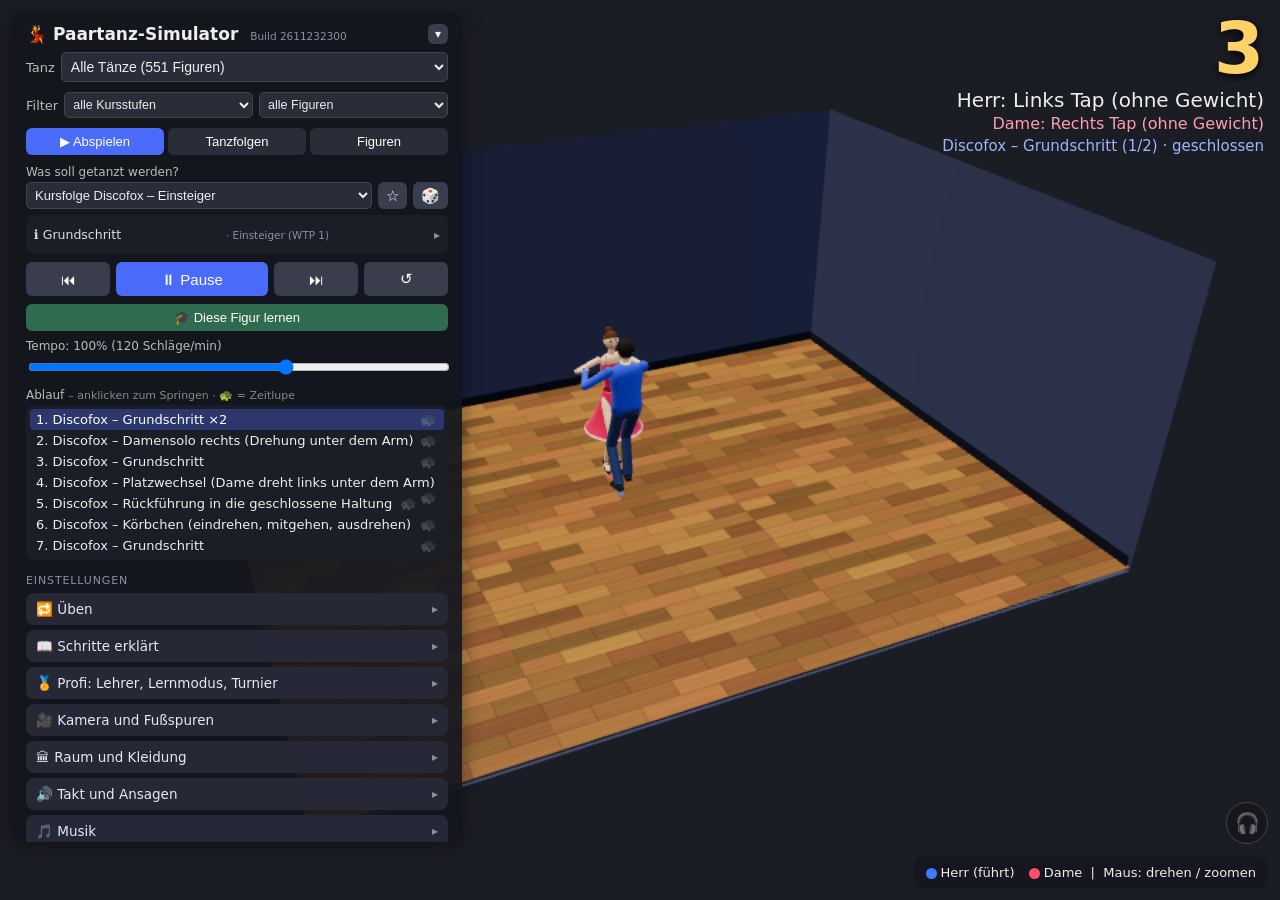
==== tanzsimulator.html @ 83fb8ea6 "Abstände in allen Figuren geprüft (Engine: Lenkung und Anfangsausgleich bei eigenen Damenschritten)," ====
<!DOCTYPE html>
<html lang="de">
<head>
<meta charset="UTF-8">
<title>Paartanz-Simulator 3D – mit eigenen Tanzfolgen</title>
<meta name="viewport" content="width=device-width,initial-scale=1">
<link rel="manifest" href="manifest.webmanifest">
<meta name="theme-color" content="#1b1d24">
<link rel="icon" href="icon-192.png">
<link rel="apple-touch-icon" href="icon-192.png">
<link rel="stylesheet" href="tanzsimulator.css?v=2611232300">
</head>
<body>
<div id="ui">
  <h1><span>💃 Paartanz-Simulator <small id="build" title="Buildnummer: Datum und Uhrzeit dieser Version"></small></span> <button id="minBtn" class="mini sec" title="Menü ein- und ausklappen">▾</button></h1>
  <div class="row dance"><span>Tanz</span><select id="danceSel" title="Zeigt in allen Listen nur Figuren und Tanzfolgen dieses Tanzes"></select></div>
  <div class="row dance filt"><span>Filter</span><select id="stufeSel" title="Kursstufe: zeigt nur Figuren bis zu dieser Stufe (Orientierung an üblichen Tanzschulkursen)"></select><select id="artSel" title="Figurentyp oder Haltung, in der die Figur beginnt"></select></div>
  <div class="tabs">
    <button data-tab="play" class="on">▶ Abspielen</button>
    <button data-tab="seq">Tanzfolgen</button>
    <button data-tab="fig">Figuren</button>
  </div>

  <!-- ABSPIELEN -->
  <div class="panel on" id="p-play">
    <label>Was soll getanzt werden?</label>
    <div class="row" style="margin-top:0"><select id="source" style="flex:1;min-width:0"></select><button id="favBtn" class="mini sec" title="Als Favorit merken – Favoriten stehen in der Liste ganz oben">☆</button><button id="randBtn" class="mini sec" title="Zufallsfolge: stellt aus den Figuren dieses Tanzes (bis zur gewählten Stufe) eine gültige Folge zusammen – Einstellungen unter „Tanzfolgen“">🎲</button></div>
    <details id="figInfo" class="figinfo"><summary></summary><div></div></details>
    <div class="row transport">
      <button id="backbtn" class="sec" title="einen Schritt zurück">⏮</button>
      <button id="play" style="flex:2">⏸ Pause</button>
      <button id="stepbtn" class="sec" title="einen Schritt weiter">⏭</button>
      <button id="reset" class="sec" title="von vorn beginnen">↺</button>
    </div>
    <div class="row"><button id="learnBtn" title="Die aktuelle Figur in fünf Stufen lernen: erst Schritt für Schritt allein, dann langsam zu zweit, dann im Tempo">🎓 Diese Figur lernen</button></div>
    <label>Tempo: <span id="speedv">100</span>% (<span id="bpmv"></span>)</label>
    <input type="range" id="speed" min="20" max="150" value="100">
    <label>Ablauf <small>– anklicken zum Springen · 🐢 = Zeitlupe</small></label>
    <div class="seqlist" id="seqlist"></div>

    <div class="grp">Einstellungen</div>
    <details name="menu">
      <summary>🔁 Üben</summary>
      <div class="chk"><input type="checkbox" id="loopFig"><span>Aktuelle Figur wiederholen</span></div>
      <div class="chk"><input type="checkbox" id="trainer"><span>Tempo-Trainer: bei 60 % beginnen, jede Runde 10 % schneller</span></div>
      <div class="chk"><input type="checkbox" id="mirror"><span>Spiegelbild (zum Mittanzen vor dem Bildschirm)</span></div>
      <div class="chk"><input type="checkbox" id="tips" checked><span>Führungshinweise einblenden</span></div>
      <label>Wer ist zu sehen?</label>
      <select id="show" class="full"><option value="HD">Herr und Dame</option><option value="H">nur Herr (Dame durchsichtig)</option><option value="D">nur Dame (Herr durchsichtig)</option></select>
    </details>
    <details name="menu">
      <summary>📖 Schritte erklärt</summary>
      <div id="explain"></div>
      <div class="chk"><input type="checkbox" id="techOn"><span>Technikdaten einblenden (Fußtechnik, Heben, CBM, Sway, Ausrichtung)</span></div>
      <div id="techBox"></div>
      <div class="row"><button id="readH" class="sec">🔊 Herr vorlesen</button><button id="readD" class="sec">🔊 Dame vorlesen</button></div>
      <div class="row"><button id="printBtn" class="sec">🖨 Schrittplan zum Ausdrucken</button></div>
    </details>
    <details name="menu">
      <summary>🏅 Profi: Lehrer, Lernmodus, Turnier</summary>
      <div class="row"><button id="lehrerBtn" class="sec" title="Beschreibung, Technik, typische Fehler und Hinweise zur aktuellen Figur">👩‍🏫 Tanzlehrer-Ansicht</button><button id="profiBtn" class="sec" title="Stopp nach jedem Schritt, belasteter Fuß und nächster Schritt werden markiert">🎯 Profi-Lernmodus</button></div>
      <div class="chk"><input type="checkbox" id="turnierOn"><span>Turniermodus: Tanzrichtung, Ausrichtung, Ecken und Raumaufteilung</span></div>
      <div class="row"><button id="qualBtn" class="sec" title="Prüft Startfuß, Endfuß, Gewichtswechsel, Takt und Anschlussfähigkeit aller Figuren des gewählten Tanzes">🔍 Figuren-Qualitätsprüfung</button></div>
      <div id="qualOut" class="info"></div>
    </details>
    <details name="menu">
      <summary>🎥 Kamera und Fußspuren</summary>
      <label>Kamera</label>
      <select id="cam" class="full"><option value="frei">Übersicht (mit der Maus drehbar)</option><option value="folgen">folgt dem Paar</option><option value="oben">von oben</option><option value="herr">hinter dem Herrn</option><option value="dame">hinter der Dame</option><option value="ichH">aus den Augen des Herrn</option><option value="ichD">aus den Augen der Dame</option></select>
      <label>Schritte am Boden</label>
      <div class="row" style="margin-top:0">
        <select id="prints" style="flex:3"><option value="spur">Fußspur</option><option value="diagramm">Schrittdiagramm der Figur (nummeriert)</option><option value="aus">aus</option></select>
        <select id="printWho" style="flex:2"><option value="HD">Herr und Dame</option><option value="H">nur Herr</option><option value="D">nur Dame</option></select>
      </div>
    </details>
    <details name="menu">
      <summary>🏛 Raum und Kleidung</summary>
      <label>Raum</label>
      <select id="ambiente" class="full" title="Ballsaal: gedämpftes Licht, Scheinwerfer, Kronleuchter und Spiegelwand"><option value="schule">Übungsraum (hell)</option><option value="saal">Unsere Tanzschule (Saal)</option><option value="ball">Ballsaal (Scheinwerfer, Spiegelwand)</option></select>
      <div class="row" style="margin-top:0">
        <div style="flex:3"><label>Tanzfläche</label><select id="room" class="full"><option value="5x4">klein (5 × 4 m)</option><option value="8x6" selected>mittel (8 × 6 m)</option><option value="12x9">groß (12 × 9 m)</option></select></div>
        <div style="flex:2"><label>Paare</label><select id="pairsN" class="full" title="Weitere Paare tanzen dieselbe Folge an anderer Stelle"><option value="1">1 Paar</option><option value="2">2 Paare</option><option value="3">3 Paare</option></select></div>
      </div>
      <label>Kleidung</label>
      <select id="outfit" class="full"><option value="auto">passend zum Tanz</option><option value="standard">Standard: Anzug und langes Ballkleid</option><option value="latein">Latein: Hemd und kurzes Kleid</option><option value="freizeit">Freizeit: Hemd, Jeans und Sommerkleid</option></select>
      <div class="row" style="align-items:center;font-size:12px;color:#bbb">
        <span>Herr</span><input type="color" id="colH" value="#2f5fd0" style="flex:1;height:26px;padding:1px">
        <span>Dame</span><input type="color" id="colD" value="#e8365a" style="flex:1;height:26px;padding:1px">
      </div>
      <div class="chk"><input type="checkbox" id="gloss" checked><span>Spiegelndes Parkett (nur bei Grafik „hoch“)</span></div>
      <label>Grafik <small id="gfxInfo"></small></label>
      <select id="gfx" class="full" title="Niedriger = flüssiger auf schwächeren Rechnern"><option value="auto">automatisch (passt sich dem Rechner an)</option><option value="hoch">hoch (Spiegelung, weiche Schatten)</option><option value="mittel">mittel (einfache Schatten)</option><option value="niedrig">niedrig (ohne Schatten, am schnellsten)</option></select>
    </details>
    <details name="menu">
      <summary>🔊 Takt und Ansagen</summary>
      <div class="chk"><input type="checkbox" id="tick" checked><span>Takt hörbar (Metronom, die „1“ betont)</span></div>
      <div class="chk"><input type="checkbox" id="groove"><span>Übungsmusik: Rhythmus passend zum Tanz</span></div>
      <div class="chk"><input type="checkbox" id="countIn"><span>Einzählen vor dem Start („fünf, sechs, sieben, acht“)</span></div>
      <div class="chk"><input type="checkbox" id="sayCount"><span>Zählzeiten mitsprechen (eins, zwei … / lang, schnell)</span></div>
      <div class="chk"><input type="checkbox" id="say"><span>Figuren ansagen (kurz vor dem Wechsel)</span></div>
    </details>
    <details name="menu">
      <summary>🎵 Musik</summary>
      <div class="row" style="margin-top:6px">
        <button id="musicBtn" class="sec">🎵 Musikdatei wählen</button>
        <button id="musicOff" class="mini del" title="Musik entfernen">✕</button>
        <input type="file" id="musicFile" accept="audio/*" style="display:none">
      </div>
      <div class="row">
        <input id="musicBpm" type="number" min="40" max="260" step="0.1" placeholder="Schläge/min der Musik" style="flex:1;min-width:0">
        <button id="tapBtn" class="sec" style="flex:1">Tempo tippen</button>
      </div>
      <div class="row"><button id="oneBtn" class="sec" title="Im richtigen Moment drücken: Der Tanz springt auf die nächste Eins, bei Musik wird der Schlag dorthin gelegt">Hier ist die „1“ (im Takt drücken)</button></div>
      <div id="musicFit"></div>
      <div class="info" id="musicInfo">Musikdatei wählen – das Paar tanzt dann im Tempo der Musik. Der Tempo-Regler macht Musik und Tanz gemeinsam langsamer oder schneller.</div>
      <div class="row"><button class="sec" onclick="document.getElementById('streamBtn').click()">🎧 Spotify-Player ein-/ausblenden</button></div>
    </details>
  </div>

  <!-- TANZFOLGEN -->
  <div class="panel" id="p-seq">
    <details class="help"><summary>ℹ So geht’s</summary><div class="info">Eine Tanzfolge ist eine Kette von Figuren, z.&nbsp;B. so, wie du sie in der Tanzschule gelernt hast. Jede Figur muss mit dem Fuß beginnen, der gerade frei ist: ⚠ zeigt, wo das nicht passt – auch in der Auswahlliste. Zum Umsortieren die Zeile am Griff ⠿ ziehen. „Link zum Teilen“ kopiert eine Adresse, die genau diese Tanzfolge enthält (mit deinen eigenen Figuren darin) – der Tanzpartner öffnet sie einfach im Browser. „Exportieren“ speichert alle eigenen Figuren und Tanzfolgen als Datei.</div></details>
    <details class="gen" name="gen">
      <summary>🎲 Folge automatisch erstellen</summary>
      <div class="row" style="margin-top:6px">
        <div style="flex:1"><label>Figuren</label><select id="genLen" class="full"><option>4</option><option>6</option><option selected>8</option><option>12</option><option>16</option></select></div>
        <div style="flex:2"><label>Kursstufe bis</label><select id="genStufe" class="full"></select></div>
      </div>
      <label>Beginnen mit</label><select id="genStart" class="full"></select>
      <label>Enden mit</label><select id="genEnde" class="full"></select>
      <div class="chk"><input type="checkbox" id="genZu" checked><span>Am Ende zurück in die Grundhaltung</span></div>
      <div class="chk"><input type="checkbox" id="genWdh"><span>Gleiche Figur direkt hintereinander erlauben</span></div>
      <div class="row"><button id="genBtn">🎲 Folge erstellen</button></div>
      <label>Oder fertig nach Medaillenstufe (mit Technik und Tanzrichtung)</label>
      <div class="row" style="margin-top:0"><button class="sec genSt" data-st="2">Bronze</button><button class="sec genSt" data-st="3">Silber</button><button class="sec genSt" data-st="4">Gold</button><button class="sec genSt" data-st="5">Goldstar</button></div>
      <div id="genOut" class="info"></div>
      <div class="info">Es werden nur Übergänge verwendet, bei denen Fuß und Haltung passen. Danach wird die ganze Folge durchgetanzt und auf falsche Füße und den Rand der Tanzfläche geprüft.</div>
    </details>
    <label>Gespeicherte Tanzfolgen</label>
    <div class="row" style="margin-top:0">
      <select id="seqSel" style="flex:3"></select>
      <button id="seqNew" class="mini sec">+ Neu</button>
      <button id="seqDel" class="mini del">🗑</button>
    </div>
    <hr>
    <label>Name</label><input id="seqName" class="full">
    <label>Grundtempo (Schläge pro Minute)</label><input id="seqBpm" type="number" min="30" max="220" class="full">
    <label>Figuren in Reihenfolge (× = Wiederholungen)</label>
    <div id="seqItems"></div>
    <div class="row"><button id="seqAdd" class="sec">+ Figur anhängen</button></div>
    <div class="row">
      <button id="seqPlay">▶ Ausprobieren</button>
      <button id="seqSave">💾 Speichern</button>
    </div>
    <hr>
    <div class="row">
      <button id="shareBtn" class="sec">🔗 Link zum Teilen</button>
      <button id="exportBtn" class="sec">⬇ Exportieren</button>
      <button id="importBtn" class="sec">⬆ Importieren</button>
      <input type="file" id="importFile" accept=".json" style="display:none">
    </div>
  </div>

  <!-- FIGUREN -->
  <div class="panel" id="p-fig">
    <details class="help"><summary>ℹ So geht’s</summary><div class="info">Hier legst du eigene Figuren Schritt für Schritt an. Ohne eigene Schritte tanzt die Dame gegengleich und wird geführt; für Solodrehungen, Platzwechsel usw. bekommt sie eigene Schritte. Vorgegebene Figuren kannst du als Kopie bearbeiten.</div></details>
    <label>Figur</label>
    <div class="row" style="margin-top:0">
      <select id="figSel" style="flex:3"></select>
      <button id="figNew" class="mini sec">+ Neu</button>
      <button id="figDel" class="mini del">🗑</button>
    </div>
    <hr>
    <label>Name</label><input id="figName" class="full">
    <div class="row" style="margin-top:0">
      <div style="flex:2"><label>Tanz</label><input id="figDance" class="full"></div>
      <div style="flex:1"><label>Tempo</label><input id="figBpm" type="number" min="30" max="220" class="full"></div>
    </div>
    <div class="row"><button id="guiBtn">🖊 Grafischer Editor (Schritte mit der Maus setzen)</button></div>
    <div class="chk"><input type="checkbox" id="figOwn"><span>Dame tanzt eigene Schritte (sonst gegengleich)</span></div>
    <div class="tabs" id="whoTabs" style="margin:8px 0 0"><button data-who="H" class="on">Schritte Herr</button><button data-who="D">Schritte Dame</button></div>
    <table id="figTable">
      <thead><tr><th>Fuß</th><th>Richtung</th><th>cm</th><th>Dreh°</th><th>Schl.</th><th>Zähl.</th><th class="hc">Haltung</th><th></th></tr></thead>
      <tbody id="figSteps"></tbody>
    </table>
    <div class="row"><button id="figAddStep" class="sec">+ Schritt</button></div>
    <div class="info" id="figSum"></div>
    <div class="info" id="figQual"></div>
    <details class="help"><summary>ℹ Was bedeuten die Spalten?</summary><div class="info">
      <b>cm</b> = Schrittlänge · <b>Dreh°</b> = Drehung dieses Tänzers (+ links, − rechts). Die Richtung gilt aus dem Blick <i>vor</i> der Drehung, gedreht wird auf dem gesetzten Fuß (2 × „vor“ mit −180° = ganze Rechtsdrehung). · <b>Schl.</b> = Dauer in Schlägen (0,5 = „&amp;“) · <b>Zähl.</b> = Anzeige (1, 2, 3, Q, S, &amp; …).<br>
      <b>Haltung</b> gilt ab diesem Schritt: geschlossen, Promenade, beide Hände, eine Hand, Arm hoch (für Drehungen unter dem Arm), ohne Fassung.<br>
      „Seitlich über Kreuz“ = der Fuß kreuzt vor bzw. hinter dem Standbein zur anderen Seite (New Yorker, Promenade, Hand to Hand). „Platz“ = Gewicht auf diesen Fuß, ohne ihn zu bewegen. „Tap“ = antippen ohne Gewicht – der nächste Schritt kommt mit demselben Fuß. „Pause“ = stehen bleiben.<br>
      Der <b>Tanz</b>-Name bestimmt den Bewegungsstil: Walzer/Foxtrott mit Heben und Senken, Tango flach und tief, Cha-Cha/Rumba/Salsa mit Hüfte, Jive/Samba federnd.
    </div></details>
    <div class="row">
      <button id="figPlay">▶ Ausprobieren</button>
      <button id="figSave">💾 Speichern</button>
    </div>
  </div>
</div>

<!-- Grafischer Figuren-Editor (Vollbild) -->
<div id="gui">
  <div class="gbar">
    <b>🖊 Figuren-Editor</b><span id="guiName"></span><span class="gsp"></span>
    <label class="chk"><input type="checkbox" id="guiOwn"><span>Dame tanzt eigene Schritte</span></label>
    <div class="tabs"><button id="guiH" class="on">Schritte Herr</button><button id="guiD">Schritte Dame</button></div>
    <button id="guiPlay">▶ Ausprobieren</button><button id="guiSave">💾 Speichern</button><button id="guiClose" class="sec">✕ Schließen</button>
  </div>
  <div class="gmain"><canvas id="plan"></canvas><div id="guiSide"></div></div>
</div>

<!-- Lernmodus -->
<div id="learn" hidden>
  <div class="lhead"><b id="learnTitle"></b><button id="learnEnd" class="mini sec" title="Lernmodus beenden">✕</button></div>
  <div class="ldots" id="learnDots"></div>
  <div id="learnText"></div>
  <div id="learnStep"></div>
  <div class="row"><span class="lrole">Ich tanze:</span><button id="learnH" class="sec">Herr</button><button id="learnD" class="sec">Dame</button></div>
  <div class="row"><button id="learnBack" class="sec">◀ Stufe zurück</button><button id="learnNextStep">Nächster Schritt ⏭</button><button id="learnNext">Stufe weiter ▶</button></div>
</div>

<!-- Tanzlehrer-Ansicht -->
<div id="lehrer" hidden>
  <div class="lhead"><b id="lehrerTitel"></b><button id="lehrerZu" class="mini sec" title="Schließen">✕</button></div>
  <div id="lehrerInhalt"></div>
  <div class="row"><button id="lehrerUnterricht">▶ Unterrichtsmodus starten</button></div>
</div>
<!-- Profi-Lernmodus -->
<div id="profi" hidden>
  <div class="lhead"><b id="proTitel"></b><button id="proZu" class="mini sec" title="Beenden">✕</button></div>
  <div id="proSchritt"></div>
  <div id="proInfo"></div>
  <div class="row"><span class="lrole">Ich tanze:</span><button id="proH" class="sec">Herr</button><button id="proD" class="sec">Dame</button>
    <select id="proAuto" title="Automatisch weiter nach dieser Pause"><option value="0">von Hand weiter</option><option value="2">nach 2 s weiter</option><option value="4">nach 4 s weiter</option></select></div>
  <div class="row"><button id="proZurueck" class="sec">⏮ Schritt zurück</button><button id="proWeiter" style="flex:2">Nächster Schritt ⏭</button></div>
</div>
<div id="hud"><div id="count">1</div><div id="stepname"></div><div id="damename"></div><div id="figname"></div><div id="tip"></div><div id="turnierInfo" hidden></div></div>
<button id="streamBtn" title="Player für Spotify und Apple Music ein- oder ausblenden">🎧</button>
<div id="streamBox" class="off">
  <div class="shead"><b>Musik: Spotify</b><button id="streamHide" class="mini" title="Ausblenden – die Musik läuft weiter">▾</button></div>
  <div id="spSetup">
    <div class="info">Einmalig einrichten: auf developer.spotify.com eine App anlegen, dort als „Redirect URI“ diese Adresse eintragen:<br><b id="spRedir"></b><br>und die „Client ID“ der App hier einfügen.</div>
    <div class="row"><input id="spClient" type="text" placeholder="Client ID (32 Zeichen)" style="flex:1;min-width:0"><button id="spSave" class="sec" style="flex:0 0 auto">Speichern</button></div>
  </div>
  <div id="spLogin"><div class="row" style="margin-top:0"><button id="spLoginBtn">Mit Spotify anmelden (Premium)</button><button id="spChange" class="mini del" title="Andere Client ID eintragen">✕</button></div></div>
  <div id="spMain">
    <div class="row" style="margin-top:0"><input id="spQ" type="text" placeholder="Lied, Künstler oder Playlist" style="flex:1;min-width:0"><button id="spGo" class="sec" style="flex:0 0 auto">Suchen</button></div>
    <div class="row"><button id="spMine" class="sec">Meine Playlists</button><button id="spOut" class="sec" style="flex:0 0 auto">Abmelden</button></div>
    <div id="spList"></div>
    <div id="spNow"></div>
    <div class="row"><button id="spPrev" class="sec" style="flex:0 0 auto">⏮</button><button id="spPP">▶</button><button id="spNext" class="sec" style="flex:0 0 auto">⏭</button><input id="spVol" type="range" min="0" max="100" value="80" title="Lautstärke" style="flex:1;min-width:0"></div>
  </div>
  <div class="info" id="spInfo"></div>
  <div class="row"><button id="streamTap" class="sec" style="flex:0 0 auto">Tempo tippen</button><span id="streamBpm"></span></div>
  <details>
    <summary>Mit Link abspielen (Spotify / Apple Music)</summary>
    <div class="row"><input id="streamLink" type="text" placeholder="Link einfügen" style="flex:1;min-width:0"><button id="streamGo" class="sec" style="flex:0 0 auto">Laden</button><button id="streamClear" class="mini del" title="Player leeren">✕</button></div>
    <div id="streamFrame"></div>
    <div class="info" id="streamInfo"></div>
  </details>
</div>
<div id="legend"><span class="dot" style="background:#3d7bff;margin-left:0"></span>Herr (führt)
  <span class="dot" style="background:#ff4d6d"></span>Dame &nbsp;|&nbsp; Maus: drehen / zoomen</div>

<!-- Figuren-Bibliothek und Schritt-Engine (normale Skripte, damit die Seite auch direkt von der Festplatte läuft) -->
<script src="js/basis.js?v=2611232300"></script>
<script src="figuren/standard.js?v=2611232300"></script>
<script src="figuren/latein.js?v=2611232300"></script>
<script src="figuren/gesellschaft.js?v=2611232300"></script>
<script src="figuren/karibik.js?v=2611232300"></script>
<script src="figuren/weitere.js?v=2611232300"></script>
<script src="figuren/mehr.js?v=2611232300"></script>
<script src="figuren/wtp.js?v=2611232300"></script>
<script src="figuren/neu.js?v=2611232300"></script>
<script src="figuren/kurs.js?v=2611232300"></script>
<script src="figuren/profi.js?v=2611232300"></script>
<script src="figuren/belegt.js?v=2611232300"></script>
<script src="figuren/folgen.js?v=2611232300"></script>
<script src="figuren/info.js?v=2611232300"></script>
<script src="figuren/lehrplan.js?v=2611232300"></script>
<script src="figuren/quellen.js?v=2611232300"></script>
<script src="figuren/arme.js?v=2611232300"></script>
<script src="figuren/syllabus.js?v=2611232300"></script>
<script src="js/speicher.js?v=2611232300"></script>
<script src="js/engine.js?v=2611232300"></script>
<script src="js/figurdaten.js?v=2611232300"></script>
<script src="js/technik.js?v=2611232300"></script>
<script src="lib/three.js?v=2611232300"></script>
<script src="lib/OrbitControls.js?v=2611232300"></script>
<script src="lib/Reflector.js?v=2611232300"></script>
<script src="js/szene.js?v=2611232300"></script>
<script src="js/app.js?v=2611232300"></script>
<script src="js/lernen.js?v=2611232300"></script>
<script src="js/profi.js?v=2611232300"></script>
<script src="js/stream.js?v=2611232300"></script>
<script src="js/editor.js?v=2611232300"></script>
</body>
</html>
---- tanzsimulator.css ----
html,body{margin:0;height:100%;overflow:hidden;font-family:system-ui,sans-serif;background:#1b1d24;color:#eee}
#ui{position:absolute;top:12px;left:12px;background:rgba(20,22,30,.92);padding:12px 14px;border-radius:12px;width:450px;max-width:calc(100vw - 24px);box-sizing:border-box;max-height:calc(100% - 70px);overflow-y:auto;box-shadow:0 4px 20px #0006}
#ui h1{font-size:17px;margin:0 0 8px}
.tabs{display:flex;gap:4px;margin-bottom:10px}
.tabs button{background:#2a2d38}
.tabs button.on{background:#4b6bfb}
label{display:block;font-size:12px;margin:8px 0 3px;color:#bbb}
select,input{box-sizing:border-box;padding:4px;border-radius:5px;background:#2a2d38;color:#eee;border:1px solid #444;font-size:13px}
.full{width:100%}
input[type=range]{width:100%;padding:0}
.row{display:flex;gap:6px;margin-top:8px}
button{flex:1;padding:6px 8px;border:0;border-radius:6px;background:#4b6bfb;color:#fff;cursor:pointer;font-size:13px}
button:hover{filter:brightness(1.15)}
button.sec{background:#3a3e4c} button.del{background:#a33}
button.mini{flex:0;padding:3px 7px;font-size:12px}
.chk{display:flex;align-items:center;gap:6px;font-size:13px;margin-top:6px;color:#ccc}
.info{font-size:12px;color:#aaa;margin-top:8px;line-height:1.4}
table{width:100%;border-collapse:collapse;font-size:12px;margin-top:6px}
th{color:#999;font-weight:normal;text-align:left;padding:2px}
td{padding:2px}
td input,td select{width:100%;padding:3px}
.seqlist div{padding:3px 6px;border-radius:4px;font-size:13px}
.seqlist div.cur{background:#4b6bfb55;color:#fff}
.item{display:flex;gap:4px;align-items:center;margin-top:4px}
.item select{flex:1}
.panel{display:none} .panel.on{display:block}
.noHold .hc{display:none}
.tabs button:disabled{opacity:.4;cursor:default}
hr{border:0;border-top:1px solid #333;margin:10px 0}
#hud{position:absolute;top:12px;right:16px;text-align:right;pointer-events:none}
#count{font-size:72px;font-weight:700;line-height:1;color:#ffd166;text-shadow:0 2px 10px #000}
#stepname{font-size:20px;margin-top:4px}
#damename{font-size:16px;margin-top:2px;color:#ff9db0}
#figname{font-size:15px;color:#9fb4ff;margin-top:4px}
#legend{position:absolute;bottom:12px;right:12px;font-size:13px;background:rgba(20,22,30,.8);padding:8px 12px;border-radius:8px}
.dot{display:inline-block;width:11px;height:11px;border-radius:50%;margin:0 4px 0 10px;vertical-align:middle}

.dance{margin:0 0 10px;align-items:center}
.dance span{font-size:13px;color:#bbb}
.dance select{flex:1;font-size:14px;padding:5px}

#ui h1{display:flex;justify-content:space-between;align-items:center}
#ui.min>:not(h1){display:none}
/* Aufklappbereiche als Karten, immer nur einer offen */
details{margin-top:5px;background:#262935;border-radius:8px;padding:0 10px}
details[open]{padding-bottom:10px;background:#2b2f3d}
summary{cursor:pointer;font-size:13.5px;color:#e6e9f5;user-select:none;padding:8px 0;list-style:none;display:flex;justify-content:space-between;align-items:center}
summary::-webkit-details-marker{display:none}
summary::after{content:'▸';color:#8a90a6;font-size:12px} details[open]>summary::after{content:'▾'}
summary:hover{color:#fff}
details.help{background:none;padding:0;margin:0 0 4px} details.help summary{color:#9fb4ff;font-size:12.5px;padding:2px 0;justify-content:flex-start;gap:6px} details.help .info{margin-top:4px}
.grp{font-size:11px;letter-spacing:.08em;text-transform:uppercase;color:#8a90a6;margin:14px 0 6px}
.seqlist{max-height:26vh;overflow-y:auto;background:#1c1e27;border-radius:8px;padding:4px}
label small{color:#888;font-size:11px}
.transport button{padding:8px;font-size:15px}
.seqlist div{cursor:pointer}
.seqlist div:hover{background:#ffffff14}
.item .grip{cursor:grab;color:#888;width:22px;font-size:12px;white-space:nowrap}
.item.over{outline:1px dashed #4b6bfb}
.item .bad{color:#ffb347;font-size:12px}
.item select{min-width:0}
/* Handy und schmale Fenster: Menü als Leiste unten */
@media (max-width:700px){
  #ui{left:0;right:0;top:auto;bottom:0;width:auto;max-width:none;max-height:48vh;border-radius:12px 12px 0 0}
  #count{font-size:44px} #stepname{font-size:15px} #damename{font-size:13px} #figname{font-size:12px}
  #legend{display:none} #hud{top:6px;right:8px}
}

#tip{font-size:15px;margin-top:6px;color:#ffe29a;max-width:46vw;margin-left:auto;text-shadow:0 1px 6px #000}
/* Grafischer Figuren-Editor */
#gui{position:fixed;inset:0;z-index:20;background:#15171ef5;display:none;flex-direction:column}
#gui.on{display:flex}
.gbar{display:flex;flex-wrap:wrap;gap:8px;align-items:center;padding:10px 14px;background:#1d2029;border-bottom:1px solid #333}
.gbar button{flex:0 0 auto} .gbar .tabs{margin:0} .gbar .chk{margin:0}
.gbar .gsp{flex:1} #guiName{color:#9fb4ff;font-size:14px}
.gmain{flex:1;display:flex;min-height:0}
#plan{flex:1;min-width:0;height:100%;touch-action:none;cursor:grab;background:#12141b}
#guiSide{width:340px;box-sizing:border-box;padding:10px 12px;overflow-y:auto;border-left:1px solid #333;background:#1a1c24}
.glist div{padding:4px 6px;border-radius:4px;font-size:13px;cursor:pointer}
.glist div:hover{background:#ffffff14} .glist div.cur{background:#4b6bfb55}
.glist span{color:#999;font-size:12px}
.gprop{margin-top:10px;border-top:1px solid #333}
@media (max-width:800px){ .gmain{flex-direction:column} #guiSide{width:auto;max-height:45%;border-left:0;border-top:1px solid #333} }

.turtle{float:right;opacity:.28;filter:grayscale(1);padding:0 2px}
.turtle.on{opacity:1;filter:none}
#explain{font-size:12px;line-height:1.5;color:#ccc;margin-top:4px}
#explain .ex{display:grid;grid-template-columns:22px 1fr 1fr;gap:2px 6px;padding:2px 0;border-bottom:1px solid #ffffff12}
#explain .ex b{color:#ffd166} #explain .h{color:#9db8ff} #explain .d{color:#ff9db0} #explain .tp{grid-column:2/4;color:#aaa;font-style:italic}

#musicFit{font-size:12px;color:#bbb;margin-top:8px} #musicFit button{flex:none;display:inline-block;margin:3px 4px 0 0;padding:3px 8px;font-size:12px;background:#2f6b4f}

/* Player für Spotify / Apple Music */
#streamBtn{position:absolute;right:12px;bottom:56px;width:42px;height:42px;border-radius:50%;font-size:20px;padding:0;background:rgba(20,22,30,.85);border:1px solid #444;cursor:pointer}
#streamBtn.on{background:#4c6fff;border-color:#4c6fff}
#streamBox{position:absolute;right:12px;bottom:106px;width:340px;max-width:calc(100vw - 24px);max-height:calc(100vh - 130px);overflow:auto;background:rgba(20,22,30,.94);border-radius:12px;padding:10px 12px;box-shadow:0 6px 24px #000a}
#streamBox.off{right:auto;left:-9999px}
#streamBox .shead{display:flex;justify-content:space-between;align-items:center;margin-bottom:6px;font-size:14px}
#streamFrame iframe{width:100%;border:0;border-radius:10px;margin-top:8px;display:block}
#streamBpm{font-size:13px;color:#ffd166;align-self:center}
@media (max-width:700px){ #streamBtn{top:6px;left:8px;right:auto;bottom:auto} #streamBox{top:54px;left:8px;right:8px;bottom:auto;width:auto;max-height:44vh} #streamBox.off{left:-9999px;right:auto} }
#streamBox [hidden]{display:none!important}
#spRedir{color:#ffd166;word-break:break-all;user-select:all}
#spList{max-height:190px;overflow:auto;margin-top:6px}
.spi{font-size:13px;padding:5px 6px;border-radius:6px;cursor:pointer;white-space:nowrap;overflow:hidden;text-overflow:ellipsis}
.spi:hover{background:#2c3350} .spi span{color:#888;font-size:11px}
#spNow{display:flex;gap:8px;align-items:center;font-size:13px;margin-top:8px} #spNow img{width:44px;height:44px;border-radius:6px}
#spInfo:empty{display:none}
#ui,.seqlist,#streamBox,#guiSide,#spList{scrollbar-width:thin;scrollbar-color:#4a4f63 transparent}
#build{font-size:10.5px;font-weight:normal;color:#8a90a6;margin-left:6px;white-space:nowrap}
/* Favoriten-Stern, Lernmodus */
#favBtn,#randBtn{font-size:15px;padding:3px 8px} #favBtn.on{color:#ffd166}
#learnBtn{background:#2f6b4f}
#learn{position:absolute;left:50%;bottom:14px;transform:translateX(-50%);width:440px;max-width:calc(100vw - 24px);box-sizing:border-box;background:rgba(20,22,30,.95);border:1px solid #2f6b4f;border-radius:12px;padding:10px 14px;box-shadow:0 6px 24px #000a;z-index:5;font-size:13px;line-height:1.45}
#learn[hidden]{display:none}
#learn .lhead{display:flex;justify-content:space-between;align-items:center;gap:8px;font-size:14px}
.ldots{display:flex;gap:6px;margin:8px 0}
.ldots span{flex:1;text-align:center;font-size:11px;padding:2px 0;border-radius:6px;background:#2a2d38;color:#888}
.ldots span.done{background:#2f6b4f;color:#cfe} .ldots span.on{background:#4b6bfb;color:#fff;font-weight:700}
#learnStep{font-size:17px;color:#ffd166;margin-top:6px} #learnStep[hidden],#learnNextStep[hidden]{display:none}
#learn .lrole{align-self:center;color:#bbb;font-size:12px} #learn button.on{background:#4b6bfb} #learn button:disabled{opacity:.4;cursor:default}
@media (min-width:701px) and (max-width:1250px){ #learn{left:auto;right:12px;transform:none;bottom:60px;width:380px} }
@media (max-width:700px){ #learn{top:6px;bottom:auto;font-size:12px;padding:8px 10px} }
/* Filter, Karte „Zur Figur“, Folgen-Generator */
.filt select{font-size:12.5px;padding:4px;min-width:0}
.figinfo{margin-top:6px;background:#1c1e27;border-radius:8px;padding:4px 8px;font-size:12px;color:#ccc}
.figinfo summary{cursor:pointer;font-size:12.5px;color:#ddd}
.figinfo summary small{color:#8a90a6}
.figinfo>div div{margin-top:3px;line-height:1.35}
.figinfo .txt{color:#aaa}
.figinfo .stars{color:#f5c542;letter-spacing:1px}
details.gen{background:#1c1e27;border-radius:8px;padding:6px 8px;margin-bottom:8px}
details.gen summary{cursor:pointer;font-size:13px}
#genOut .err{color:#ff8a8a} #genOut .warn{color:#f5c542;margin-top:4px}
#genOut details{margin-top:4px} #genOut summary{cursor:pointer}
/* Technikdaten, Tanzlehrer, Profi-Lernmodus, Turniermodus */
table.tech{font-size:10.5px;margin-top:2px} table.tech th,table.tech td{padding:1px 3px;border-bottom:1px solid #2c2f3a;white-space:nowrap}
.tcap{font-size:12px;color:#ddd;margin-top:8px} #techBox{overflow-x:auto}
#lehrer{position:absolute;top:12px;right:12px;width:430px;max-width:calc(100vw - 24px);max-height:calc(100% - 90px);overflow-y:auto;box-sizing:border-box;background:rgba(20,22,30,.97);border:1px solid #4b6bfb;border-radius:12px;padding:10px 14px;z-index:6;font-size:13px;line-height:1.4}
#lehrer[hidden],#profi[hidden],#turnierInfo[hidden]{display:none}
#lehrer .lhead,#profi .lhead{display:flex;justify-content:space-between;align-items:center;gap:8px;font-size:14px}
#lehrer h4{margin:10px 0 2px;font-size:13px;color:#ffd166} #lehrer p{margin:2px 0} #lehrer ul{margin:2px 0;padding-left:18px}
#profi{position:absolute;left:50%;bottom:14px;transform:translateX(-50%);width:460px;max-width:calc(100vw - 24px);box-sizing:border-box;background:rgba(20,22,30,.95);border:1px solid #ffd166;border-radius:12px;padding:10px 14px;z-index:5;font-size:13px;line-height:1.4}
#proSchritt{font-size:18px;color:#ffd166;margin-top:4px} #proInfo{color:#ccc;margin-top:2px;min-height:36px}
#profi button.on{background:#4b6bfb} #profi .lrole{align-self:center;color:#bbb;font-size:12px} #proAuto{flex:1;min-width:0}
#turnierInfo{font-size:13px;margin-top:6px;color:#bfe3ff;max-width:46vw;margin-left:auto;text-shadow:0 1px 6px #000}
.qz{margin-top:6px} .qf{color:#ff8a8a} .qw{color:#f5c542}
@media (min-width:701px) and (max-width:1250px){ #profi{left:auto;right:12px;transform:none;bottom:60px;width:400px} }
.loopinfo{margin-top:6px} .loopbad{color:#f5c542;font-size:12px;padding:3px 6px}
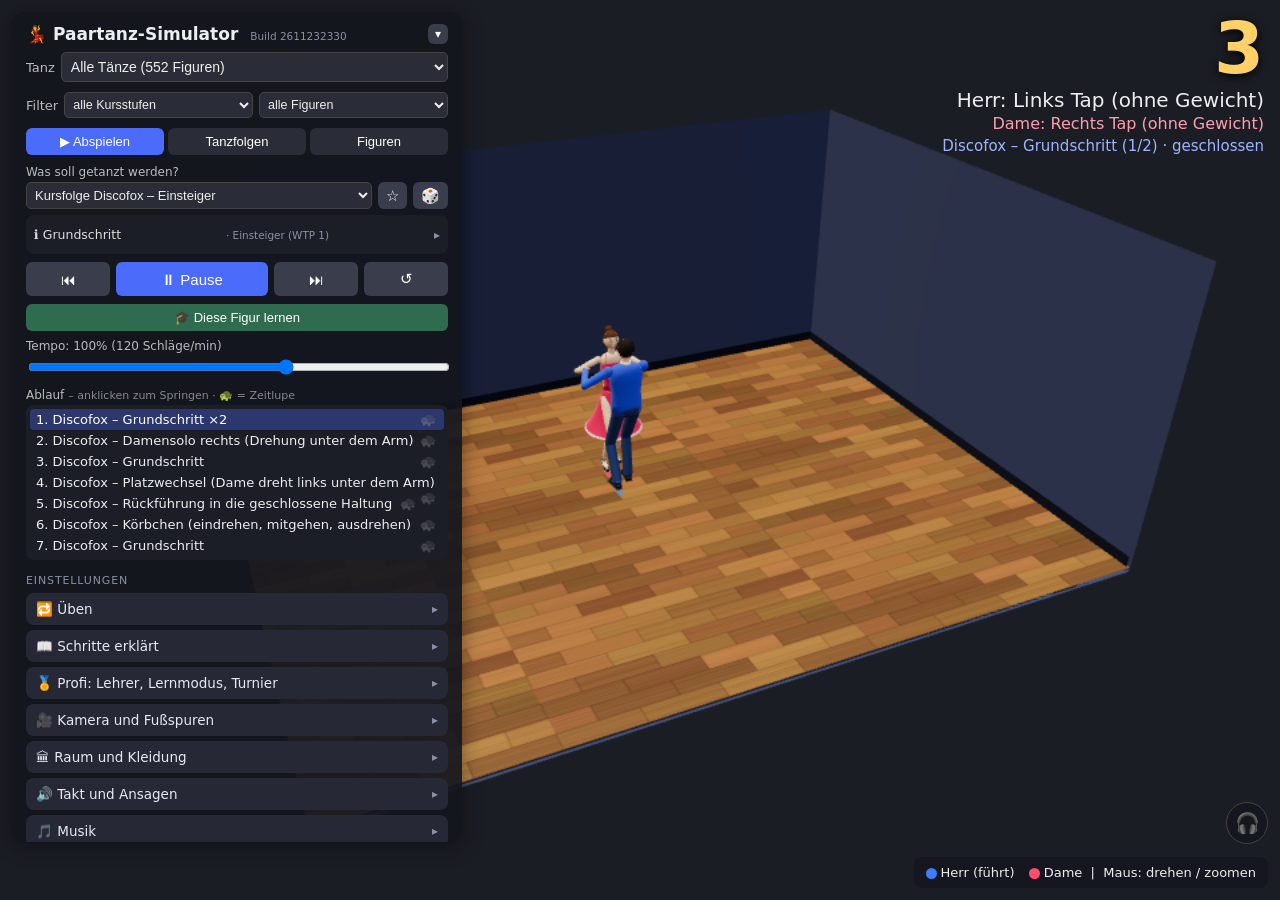
==== commit 9d679f92: "Langsamer Walzer Fallaway Whisk nach Dance Central ergänzt (schematisch) Co-Authored-By: Claude Opus" ====
--- a/tanzsimulator.html
+++ b/tanzsimulator.html
@@ -8,7 +8,7 @@
 <meta name="theme-color" content="#1b1d24">
 <link rel="icon" href="icon-192.png">
 <link rel="apple-touch-icon" href="icon-192.png">
-<link rel="stylesheet" href="tanzsimulator.css?v=2611232300">
+<link rel="stylesheet" href="tanzsimulator.css?v=2611232330">
 </head>
 <body>
 <div id="ui">
@@ -264,36 +264,36 @@
   <span class="dot" style="background:#ff4d6d"></span>Dame &nbsp;|&nbsp; Maus: drehen / zoomen</div>
 
 <!-- Figuren-Bibliothek und Schritt-Engine (normale Skripte, damit die Seite auch direkt von der Festplatte läuft) -->
-<script src="js/basis.js?v=2611232300"></script>
-<script src="figuren/standard.js?v=2611232300"></script>
-<script src="figuren/latein.js?v=2611232300"></script>
-<script src="figuren/gesellschaft.js?v=2611232300"></script>
-<script src="figuren/karibik.js?v=2611232300"></script>
-<script src="figuren/weitere.js?v=2611232300"></script>
-<script src="figuren/mehr.js?v=2611232300"></script>
-<script src="figuren/wtp.js?v=2611232300"></script>
-<script src="figuren/neu.js?v=2611232300"></script>
-<script src="figuren/kurs.js?v=2611232300"></script>
-<script src="figuren/profi.js?v=2611232300"></script>
-<script src="figuren/belegt.js?v=2611232300"></script>
-<script src="figuren/folgen.js?v=2611232300"></script>
-<script src="figuren/info.js?v=2611232300"></script>
-<script src="figuren/lehrplan.js?v=2611232300"></script>
-<script src="figuren/quellen.js?v=2611232300"></script>
-<script src="figuren/arme.js?v=2611232300"></script>
-<script src="figuren/syllabus.js?v=2611232300"></script>
-<script src="js/speicher.js?v=2611232300"></script>
-<script src="js/engine.js?v=2611232300"></script>
-<script src="js/figurdaten.js?v=2611232300"></script>
-<script src="js/technik.js?v=2611232300"></script>
-<script src="lib/three.js?v=2611232300"></script>
-<script src="lib/OrbitControls.js?v=2611232300"></script>
-<script src="lib/Reflector.js?v=2611232300"></script>
-<script src="js/szene.js?v=2611232300"></script>
-<script src="js/app.js?v=2611232300"></script>
-<script src="js/lernen.js?v=2611232300"></script>
-<script src="js/profi.js?v=2611232300"></script>
-<script src="js/stream.js?v=2611232300"></script>
-<script src="js/editor.js?v=2611232300"></script>
+<script src="js/basis.js?v=2611232330"></script>
+<script src="figuren/standard.js?v=2611232330"></script>
+<script src="figuren/latein.js?v=2611232330"></script>
+<script src="figuren/gesellschaft.js?v=2611232330"></script>
+<script src="figuren/karibik.js?v=2611232330"></script>
+<script src="figuren/weitere.js?v=2611232330"></script>
+<script src="figuren/mehr.js?v=2611232330"></script>
+<script src="figuren/wtp.js?v=2611232330"></script>
+<script src="figuren/neu.js?v=2611232330"></script>
+<script src="figuren/kurs.js?v=2611232330"></script>
+<script src="figuren/profi.js?v=2611232330"></script>
+<script src="figuren/belegt.js?v=2611232330"></script>
+<script src="figuren/folgen.js?v=2611232330"></script>
+<script src="figuren/info.js?v=2611232330"></script>
+<script src="figuren/lehrplan.js?v=2611232330"></script>
+<script src="figuren/quellen.js?v=2611232330"></script>
+<script src="figuren/arme.js?v=2611232330"></script>
+<script src="figuren/syllabus.js?v=2611232330"></script>
+<script src="js/speicher.js?v=2611232330"></script>
+<script src="js/engine.js?v=2611232330"></script>
+<script src="js/figurdaten.js?v=2611232330"></script>
+<script src="js/technik.js?v=2611232330"></script>
+<script src="lib/three.js?v=2611232330"></script>
+<script src="lib/OrbitControls.js?v=2611232330"></script>
+<script src="lib/Reflector.js?v=2611232330"></script>
+<script src="js/szene.js?v=2611232330"></script>
+<script src="js/app.js?v=2611232330"></script>
+<script src="js/lernen.js?v=2611232330"></script>
+<script src="js/profi.js?v=2611232330"></script>
+<script src="js/stream.js?v=2611232330"></script>
+<script src="js/editor.js?v=2611232330"></script>
 </body>
 </html>
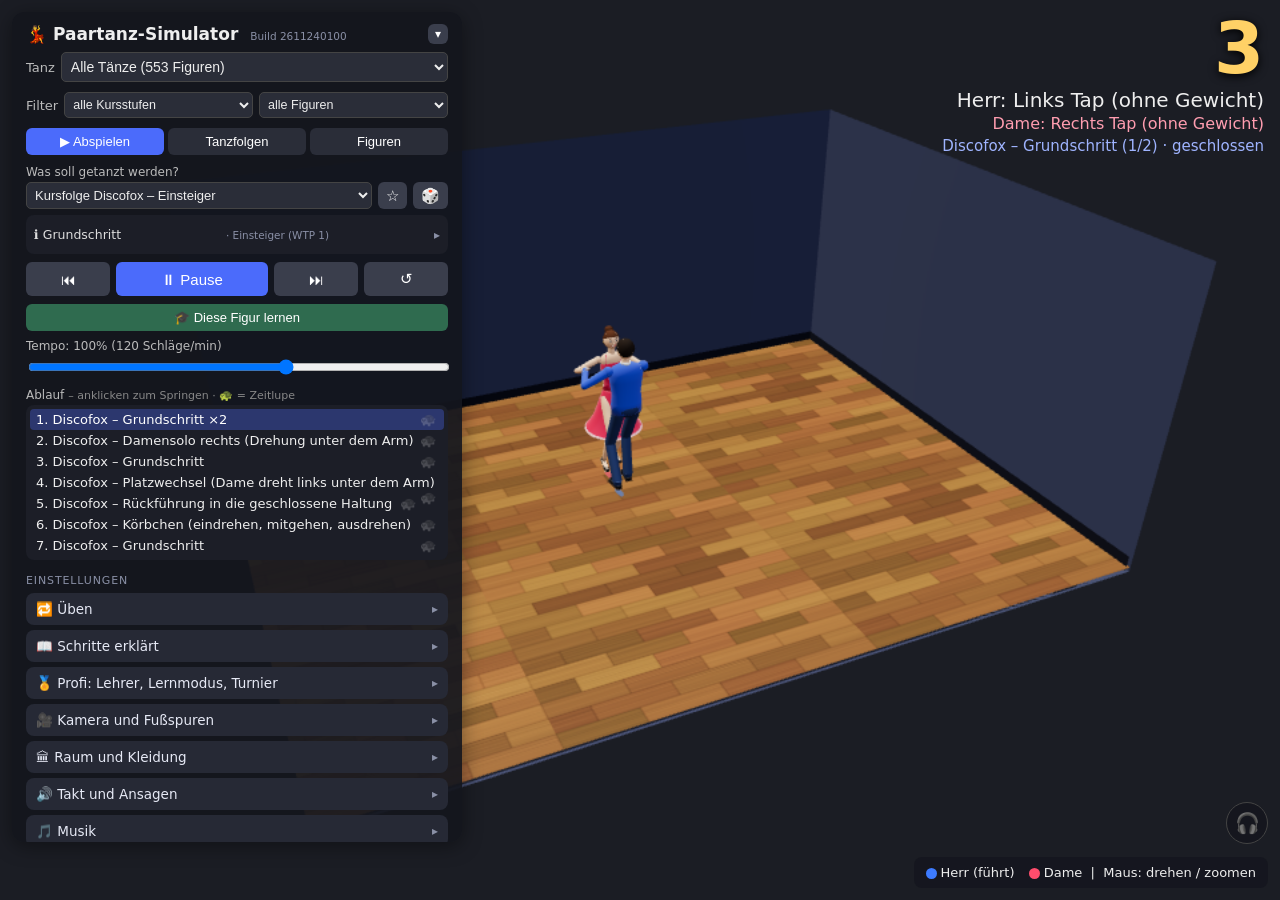
==== commit b6ddc215: "36 Standardfiguren nach Quelle, Reverse Pivot, Promenaden-Anfangsstellung der Dame, Folgen angepasst" ====
--- a/tanzsimulator.html
+++ b/tanzsimulator.html
@@ -8,7 +8,7 @@
 <meta name="theme-color" content="#1b1d24">
 <link rel="icon" href="icon-192.png">
 <link rel="apple-touch-icon" href="icon-192.png">
-<link rel="stylesheet" href="tanzsimulator.css?v=2611232330">
+<link rel="stylesheet" href="tanzsimulator.css?v=2611240100">
 </head>
 <body>
 <div id="ui">
@@ -264,36 +264,36 @@
   <span class="dot" style="background:#ff4d6d"></span>Dame &nbsp;|&nbsp; Maus: drehen / zoomen</div>
 
 <!-- Figuren-Bibliothek und Schritt-Engine (normale Skripte, damit die Seite auch direkt von der Festplatte läuft) -->
-<script src="js/basis.js?v=2611232330"></script>
-<script src="figuren/standard.js?v=2611232330"></script>
-<script src="figuren/latein.js?v=2611232330"></script>
-<script src="figuren/gesellschaft.js?v=2611232330"></script>
-<script src="figuren/karibik.js?v=2611232330"></script>
-<script src="figuren/weitere.js?v=2611232330"></script>
-<script src="figuren/mehr.js?v=2611232330"></script>
-<script src="figuren/wtp.js?v=2611232330"></script>
-<script src="figuren/neu.js?v=2611232330"></script>
-<script src="figuren/kurs.js?v=2611232330"></script>
-<script src="figuren/profi.js?v=2611232330"></script>
-<script src="figuren/belegt.js?v=2611232330"></script>
-<script src="figuren/folgen.js?v=2611232330"></script>
-<script src="figuren/info.js?v=2611232330"></script>
-<script src="figuren/lehrplan.js?v=2611232330"></script>
-<script src="figuren/quellen.js?v=2611232330"></script>
-<script src="figuren/arme.js?v=2611232330"></script>
-<script src="figuren/syllabus.js?v=2611232330"></script>
-<script src="js/speicher.js?v=2611232330"></script>
-<script src="js/engine.js?v=2611232330"></script>
-<script src="js/figurdaten.js?v=2611232330"></script>
-<script src="js/technik.js?v=2611232330"></script>
-<script src="lib/three.js?v=2611232330"></script>
-<script src="lib/OrbitControls.js?v=2611232330"></script>
-<script src="lib/Reflector.js?v=2611232330"></script>
-<script src="js/szene.js?v=2611232330"></script>
-<script src="js/app.js?v=2611232330"></script>
-<script src="js/lernen.js?v=2611232330"></script>
-<script src="js/profi.js?v=2611232330"></script>
-<script src="js/stream.js?v=2611232330"></script>
-<script src="js/editor.js?v=2611232330"></script>
+<script src="js/basis.js?v=2611240100"></script>
+<script src="figuren/standard.js?v=2611240100"></script>
+<script src="figuren/latein.js?v=2611240100"></script>
+<script src="figuren/gesellschaft.js?v=2611240100"></script>
+<script src="figuren/karibik.js?v=2611240100"></script>
+<script src="figuren/weitere.js?v=2611240100"></script>
+<script src="figuren/mehr.js?v=2611240100"></script>
+<script src="figuren/wtp.js?v=2611240100"></script>
+<script src="figuren/neu.js?v=2611240100"></script>
+<script src="figuren/kurs.js?v=2611240100"></script>
+<script src="figuren/profi.js?v=2611240100"></script>
+<script src="figuren/belegt.js?v=2611240100"></script>
+<script src="figuren/folgen.js?v=2611240100"></script>
+<script src="figuren/info.js?v=2611240100"></script>
+<script src="figuren/lehrplan.js?v=2611240100"></script>
+<script src="figuren/quellen.js?v=2611240100"></script>
+<script src="figuren/arme.js?v=2611240100"></script>
+<script src="figuren/syllabus.js?v=2611240100"></script>
+<script src="js/speicher.js?v=2611240100"></script>
+<script src="js/engine.js?v=2611240100"></script>
+<script src="js/figurdaten.js?v=2611240100"></script>
+<script src="js/technik.js?v=2611240100"></script>
+<script src="lib/three.js?v=2611240100"></script>
+<script src="lib/OrbitControls.js?v=2611240100"></script>
+<script src="lib/Reflector.js?v=2611240100"></script>
+<script src="js/szene.js?v=2611240100"></script>
+<script src="js/app.js?v=2611240100"></script>
+<script src="js/lernen.js?v=2611240100"></script>
+<script src="js/profi.js?v=2611240100"></script>
+<script src="js/stream.js?v=2611240100"></script>
+<script src="js/editor.js?v=2611240100"></script>
 </body>
 </html>
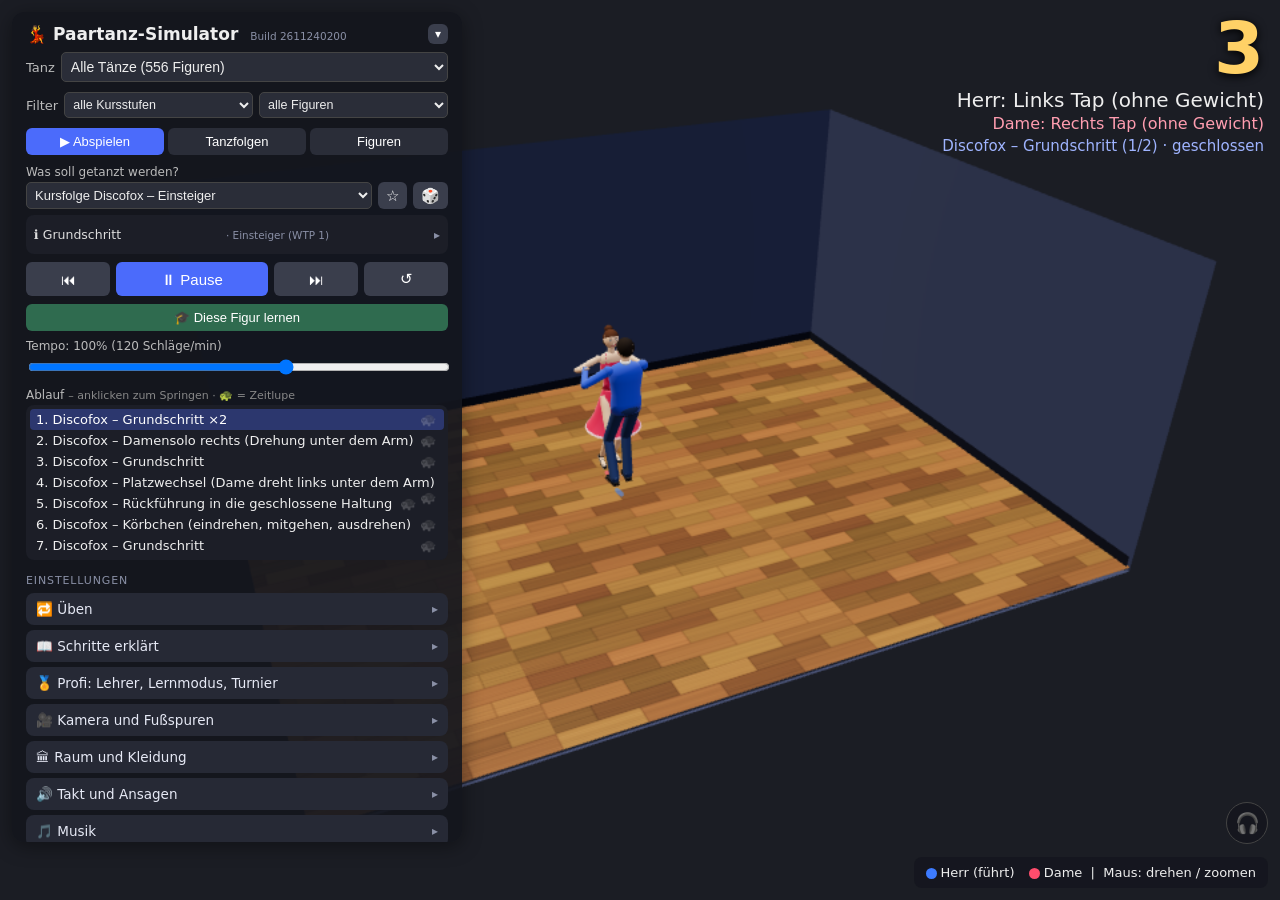
==== commit 243ac6b1: "Discofox: Push & Pull mit einer und beiden Händen, Körbchen mit Drehung Co-Authored-By: Claude Opus " ====
--- a/tanzsimulator.html
+++ b/tanzsimulator.html
@@ -8,7 +8,7 @@
 <meta name="theme-color" content="#1b1d24">
 <link rel="icon" href="icon-192.png">
 <link rel="apple-touch-icon" href="icon-192.png">
-<link rel="stylesheet" href="tanzsimulator.css?v=2611240100">
+<link rel="stylesheet" href="tanzsimulator.css?v=2611240200">
 </head>
 <body>
 <div id="ui">
@@ -264,36 +264,36 @@
   <span class="dot" style="background:#ff4d6d"></span>Dame &nbsp;|&nbsp; Maus: drehen / zoomen</div>
 
 <!-- Figuren-Bibliothek und Schritt-Engine (normale Skripte, damit die Seite auch direkt von der Festplatte läuft) -->
-<script src="js/basis.js?v=2611240100"></script>
-<script src="figuren/standard.js?v=2611240100"></script>
-<script src="figuren/latein.js?v=2611240100"></script>
-<script src="figuren/gesellschaft.js?v=2611240100"></script>
-<script src="figuren/karibik.js?v=2611240100"></script>
-<script src="figuren/weitere.js?v=2611240100"></script>
-<script src="figuren/mehr.js?v=2611240100"></script>
-<script src="figuren/wtp.js?v=2611240100"></script>
-<script src="figuren/neu.js?v=2611240100"></script>
-<script src="figuren/kurs.js?v=2611240100"></script>
-<script src="figuren/profi.js?v=2611240100"></script>
-<script src="figuren/belegt.js?v=2611240100"></script>
-<script src="figuren/folgen.js?v=2611240100"></script>
-<script src="figuren/info.js?v=2611240100"></script>
-<script src="figuren/lehrplan.js?v=2611240100"></script>
-<script src="figuren/quellen.js?v=2611240100"></script>
-<script src="figuren/arme.js?v=2611240100"></script>
-<script src="figuren/syllabus.js?v=2611240100"></script>
-<script src="js/speicher.js?v=2611240100"></script>
-<script src="js/engine.js?v=2611240100"></script>
-<script src="js/figurdaten.js?v=2611240100"></script>
-<script src="js/technik.js?v=2611240100"></script>
-<script src="lib/three.js?v=2611240100"></script>
-<script src="lib/OrbitControls.js?v=2611240100"></script>
-<script src="lib/Reflector.js?v=2611240100"></script>
-<script src="js/szene.js?v=2611240100"></script>
-<script src="js/app.js?v=2611240100"></script>
-<script src="js/lernen.js?v=2611240100"></script>
-<script src="js/profi.js?v=2611240100"></script>
-<script src="js/stream.js?v=2611240100"></script>
-<script src="js/editor.js?v=2611240100"></script>
+<script src="js/basis.js?v=2611240200"></script>
+<script src="figuren/standard.js?v=2611240200"></script>
+<script src="figuren/latein.js?v=2611240200"></script>
+<script src="figuren/gesellschaft.js?v=2611240200"></script>
+<script src="figuren/karibik.js?v=2611240200"></script>
+<script src="figuren/weitere.js?v=2611240200"></script>
+<script src="figuren/mehr.js?v=2611240200"></script>
+<script src="figuren/wtp.js?v=2611240200"></script>
+<script src="figuren/neu.js?v=2611240200"></script>
+<script src="figuren/kurs.js?v=2611240200"></script>
+<script src="figuren/profi.js?v=2611240200"></script>
+<script src="figuren/belegt.js?v=2611240200"></script>
+<script src="figuren/folgen.js?v=2611240200"></script>
+<script src="figuren/info.js?v=2611240200"></script>
+<script src="figuren/lehrplan.js?v=2611240200"></script>
+<script src="figuren/quellen.js?v=2611240200"></script>
+<script src="figuren/arme.js?v=2611240200"></script>
+<script src="figuren/syllabus.js?v=2611240200"></script>
+<script src="js/speicher.js?v=2611240200"></script>
+<script src="js/engine.js?v=2611240200"></script>
+<script src="js/figurdaten.js?v=2611240200"></script>
+<script src="js/technik.js?v=2611240200"></script>
+<script src="lib/three.js?v=2611240200"></script>
+<script src="lib/OrbitControls.js?v=2611240200"></script>
+<script src="lib/Reflector.js?v=2611240200"></script>
+<script src="js/szene.js?v=2611240200"></script>
+<script src="js/app.js?v=2611240200"></script>
+<script src="js/lernen.js?v=2611240200"></script>
+<script src="js/profi.js?v=2611240200"></script>
+<script src="js/stream.js?v=2611240200"></script>
+<script src="js/editor.js?v=2611240200"></script>
 </body>
 </html>
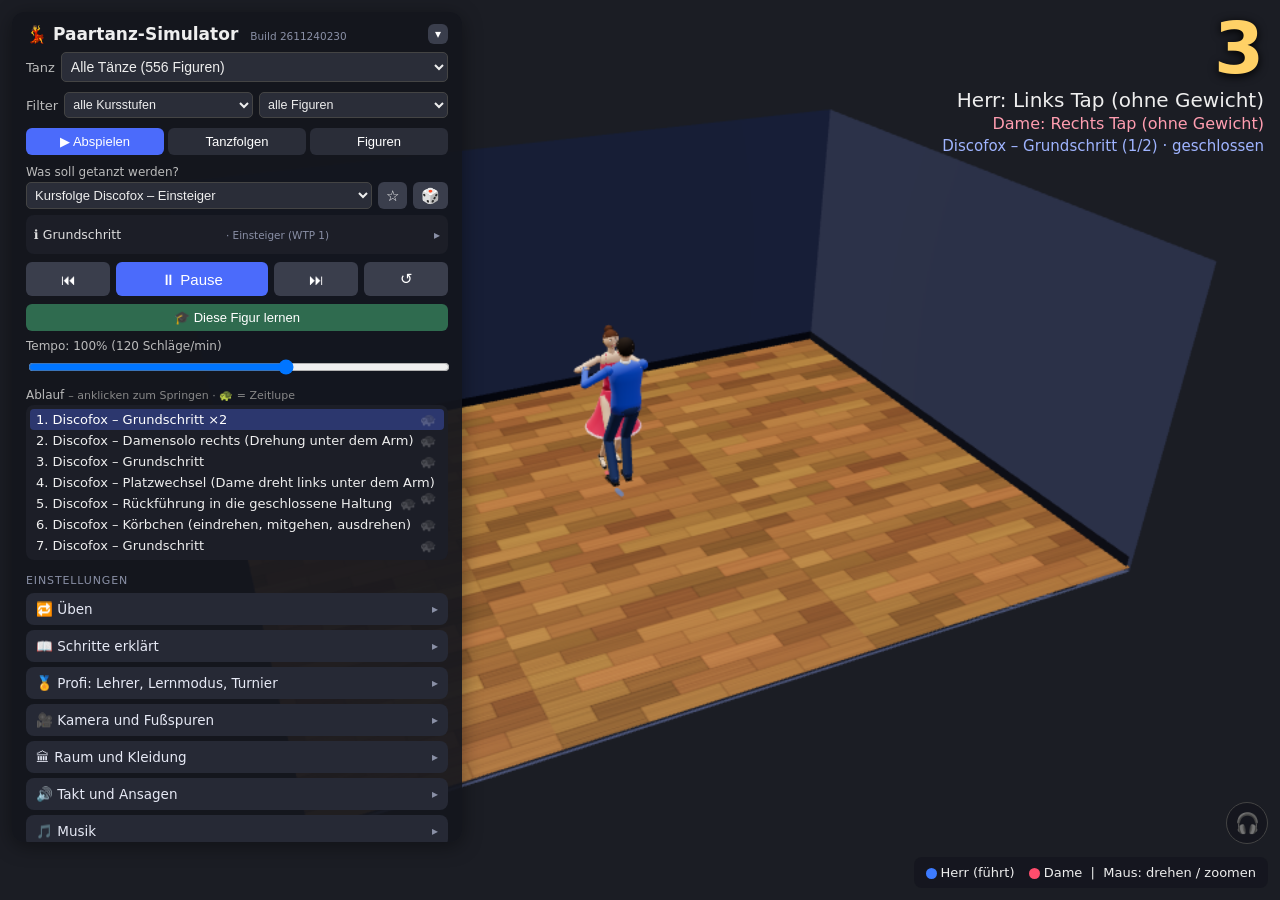
==== commit ebc7d033: "Körbchen mit Drehung: Herr vorwärts, Dame rückwärts (neues Schrittfeld dd für die Richtung der Dame)" ====
--- a/tanzsimulator.html
+++ b/tanzsimulator.html
@@ -8,7 +8,7 @@
 <meta name="theme-color" content="#1b1d24">
 <link rel="icon" href="icon-192.png">
 <link rel="apple-touch-icon" href="icon-192.png">
-<link rel="stylesheet" href="tanzsimulator.css?v=2611240200">
+<link rel="stylesheet" href="tanzsimulator.css?v=2611240230">
 </head>
 <body>
 <div id="ui">
@@ -264,36 +264,36 @@
   <span class="dot" style="background:#ff4d6d"></span>Dame &nbsp;|&nbsp; Maus: drehen / zoomen</div>
 
 <!-- Figuren-Bibliothek und Schritt-Engine (normale Skripte, damit die Seite auch direkt von der Festplatte läuft) -->
-<script src="js/basis.js?v=2611240200"></script>
-<script src="figuren/standard.js?v=2611240200"></script>
-<script src="figuren/latein.js?v=2611240200"></script>
-<script src="figuren/gesellschaft.js?v=2611240200"></script>
-<script src="figuren/karibik.js?v=2611240200"></script>
-<script src="figuren/weitere.js?v=2611240200"></script>
-<script src="figuren/mehr.js?v=2611240200"></script>
-<script src="figuren/wtp.js?v=2611240200"></script>
-<script src="figuren/neu.js?v=2611240200"></script>
-<script src="figuren/kurs.js?v=2611240200"></script>
-<script src="figuren/profi.js?v=2611240200"></script>
-<script src="figuren/belegt.js?v=2611240200"></script>
-<script src="figuren/folgen.js?v=2611240200"></script>
-<script src="figuren/info.js?v=2611240200"></script>
-<script src="figuren/lehrplan.js?v=2611240200"></script>
-<script src="figuren/quellen.js?v=2611240200"></script>
-<script src="figuren/arme.js?v=2611240200"></script>
-<script src="figuren/syllabus.js?v=2611240200"></script>
-<script src="js/speicher.js?v=2611240200"></script>
-<script src="js/engine.js?v=2611240200"></script>
-<script src="js/figurdaten.js?v=2611240200"></script>
-<script src="js/technik.js?v=2611240200"></script>
-<script src="lib/three.js?v=2611240200"></script>
-<script src="lib/OrbitControls.js?v=2611240200"></script>
-<script src="lib/Reflector.js?v=2611240200"></script>
-<script src="js/szene.js?v=2611240200"></script>
-<script src="js/app.js?v=2611240200"></script>
-<script src="js/lernen.js?v=2611240200"></script>
-<script src="js/profi.js?v=2611240200"></script>
-<script src="js/stream.js?v=2611240200"></script>
-<script src="js/editor.js?v=2611240200"></script>
+<script src="js/basis.js?v=2611240230"></script>
+<script src="figuren/standard.js?v=2611240230"></script>
+<script src="figuren/latein.js?v=2611240230"></script>
+<script src="figuren/gesellschaft.js?v=2611240230"></script>
+<script src="figuren/karibik.js?v=2611240230"></script>
+<script src="figuren/weitere.js?v=2611240230"></script>
+<script src="figuren/mehr.js?v=2611240230"></script>
+<script src="figuren/wtp.js?v=2611240230"></script>
+<script src="figuren/neu.js?v=2611240230"></script>
+<script src="figuren/kurs.js?v=2611240230"></script>
+<script src="figuren/profi.js?v=2611240230"></script>
+<script src="figuren/belegt.js?v=2611240230"></script>
+<script src="figuren/folgen.js?v=2611240230"></script>
+<script src="figuren/info.js?v=2611240230"></script>
+<script src="figuren/lehrplan.js?v=2611240230"></script>
+<script src="figuren/quellen.js?v=2611240230"></script>
+<script src="figuren/arme.js?v=2611240230"></script>
+<script src="figuren/syllabus.js?v=2611240230"></script>
+<script src="js/speicher.js?v=2611240230"></script>
+<script src="js/engine.js?v=2611240230"></script>
+<script src="js/figurdaten.js?v=2611240230"></script>
+<script src="js/technik.js?v=2611240230"></script>
+<script src="lib/three.js?v=2611240230"></script>
+<script src="lib/OrbitControls.js?v=2611240230"></script>
+<script src="lib/Reflector.js?v=2611240230"></script>
+<script src="js/szene.js?v=2611240230"></script>
+<script src="js/app.js?v=2611240230"></script>
+<script src="js/lernen.js?v=2611240230"></script>
+<script src="js/profi.js?v=2611240230"></script>
+<script src="js/stream.js?v=2611240230"></script>
+<script src="js/editor.js?v=2611240230"></script>
 </body>
 </html>
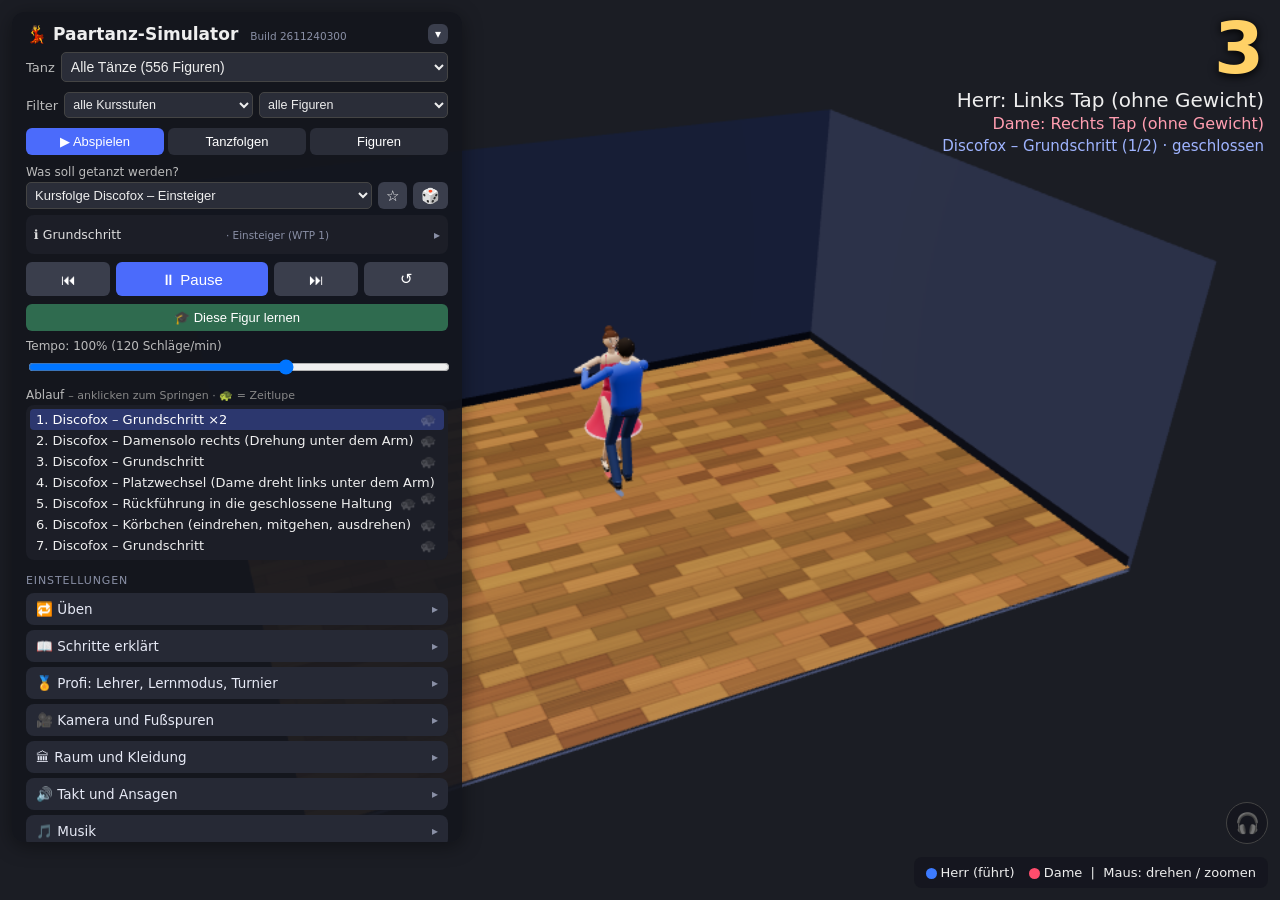
==== commit e74378a8: "Körbchen mit Drehung: nur eindrehen, drehen, ausdrehen (12 Zählzeiten) Co-Authored-By: Claude Opus 5" ====
--- a/tanzsimulator.html
+++ b/tanzsimulator.html
@@ -8,7 +8,7 @@
 <meta name="theme-color" content="#1b1d24">
 <link rel="icon" href="icon-192.png">
 <link rel="apple-touch-icon" href="icon-192.png">
-<link rel="stylesheet" href="tanzsimulator.css?v=2611240230">
+<link rel="stylesheet" href="tanzsimulator.css?v=2611240300">
 </head>
 <body>
 <div id="ui">
@@ -264,36 +264,36 @@
   <span class="dot" style="background:#ff4d6d"></span>Dame &nbsp;|&nbsp; Maus: drehen / zoomen</div>
 
 <!-- Figuren-Bibliothek und Schritt-Engine (normale Skripte, damit die Seite auch direkt von der Festplatte läuft) -->
-<script src="js/basis.js?v=2611240230"></script>
-<script src="figuren/standard.js?v=2611240230"></script>
-<script src="figuren/latein.js?v=2611240230"></script>
-<script src="figuren/gesellschaft.js?v=2611240230"></script>
-<script src="figuren/karibik.js?v=2611240230"></script>
-<script src="figuren/weitere.js?v=2611240230"></script>
-<script src="figuren/mehr.js?v=2611240230"></script>
-<script src="figuren/wtp.js?v=2611240230"></script>
-<script src="figuren/neu.js?v=2611240230"></script>
-<script src="figuren/kurs.js?v=2611240230"></script>
-<script src="figuren/profi.js?v=2611240230"></script>
-<script src="figuren/belegt.js?v=2611240230"></script>
-<script src="figuren/folgen.js?v=2611240230"></script>
-<script src="figuren/info.js?v=2611240230"></script>
-<script src="figuren/lehrplan.js?v=2611240230"></script>
-<script src="figuren/quellen.js?v=2611240230"></script>
-<script src="figuren/arme.js?v=2611240230"></script>
-<script src="figuren/syllabus.js?v=2611240230"></script>
-<script src="js/speicher.js?v=2611240230"></script>
-<script src="js/engine.js?v=2611240230"></script>
-<script src="js/figurdaten.js?v=2611240230"></script>
-<script src="js/technik.js?v=2611240230"></script>
-<script src="lib/three.js?v=2611240230"></script>
-<script src="lib/OrbitControls.js?v=2611240230"></script>
-<script src="lib/Reflector.js?v=2611240230"></script>
-<script src="js/szene.js?v=2611240230"></script>
-<script src="js/app.js?v=2611240230"></script>
-<script src="js/lernen.js?v=2611240230"></script>
-<script src="js/profi.js?v=2611240230"></script>
-<script src="js/stream.js?v=2611240230"></script>
-<script src="js/editor.js?v=2611240230"></script>
+<script src="js/basis.js?v=2611240300"></script>
+<script src="figuren/standard.js?v=2611240300"></script>
+<script src="figuren/latein.js?v=2611240300"></script>
+<script src="figuren/gesellschaft.js?v=2611240300"></script>
+<script src="figuren/karibik.js?v=2611240300"></script>
+<script src="figuren/weitere.js?v=2611240300"></script>
+<script src="figuren/mehr.js?v=2611240300"></script>
+<script src="figuren/wtp.js?v=2611240300"></script>
+<script src="figuren/neu.js?v=2611240300"></script>
+<script src="figuren/kurs.js?v=2611240300"></script>
+<script src="figuren/profi.js?v=2611240300"></script>
+<script src="figuren/belegt.js?v=2611240300"></script>
+<script src="figuren/folgen.js?v=2611240300"></script>
+<script src="figuren/info.js?v=2611240300"></script>
+<script src="figuren/lehrplan.js?v=2611240300"></script>
+<script src="figuren/quellen.js?v=2611240300"></script>
+<script src="figuren/arme.js?v=2611240300"></script>
+<script src="figuren/syllabus.js?v=2611240300"></script>
+<script src="js/speicher.js?v=2611240300"></script>
+<script src="js/engine.js?v=2611240300"></script>
+<script src="js/figurdaten.js?v=2611240300"></script>
+<script src="js/technik.js?v=2611240300"></script>
+<script src="lib/three.js?v=2611240300"></script>
+<script src="lib/OrbitControls.js?v=2611240300"></script>
+<script src="lib/Reflector.js?v=2611240300"></script>
+<script src="js/szene.js?v=2611240300"></script>
+<script src="js/app.js?v=2611240300"></script>
+<script src="js/lernen.js?v=2611240300"></script>
+<script src="js/profi.js?v=2611240300"></script>
+<script src="js/stream.js?v=2611240300"></script>
+<script src="js/editor.js?v=2611240300"></script>
 </body>
 </html>
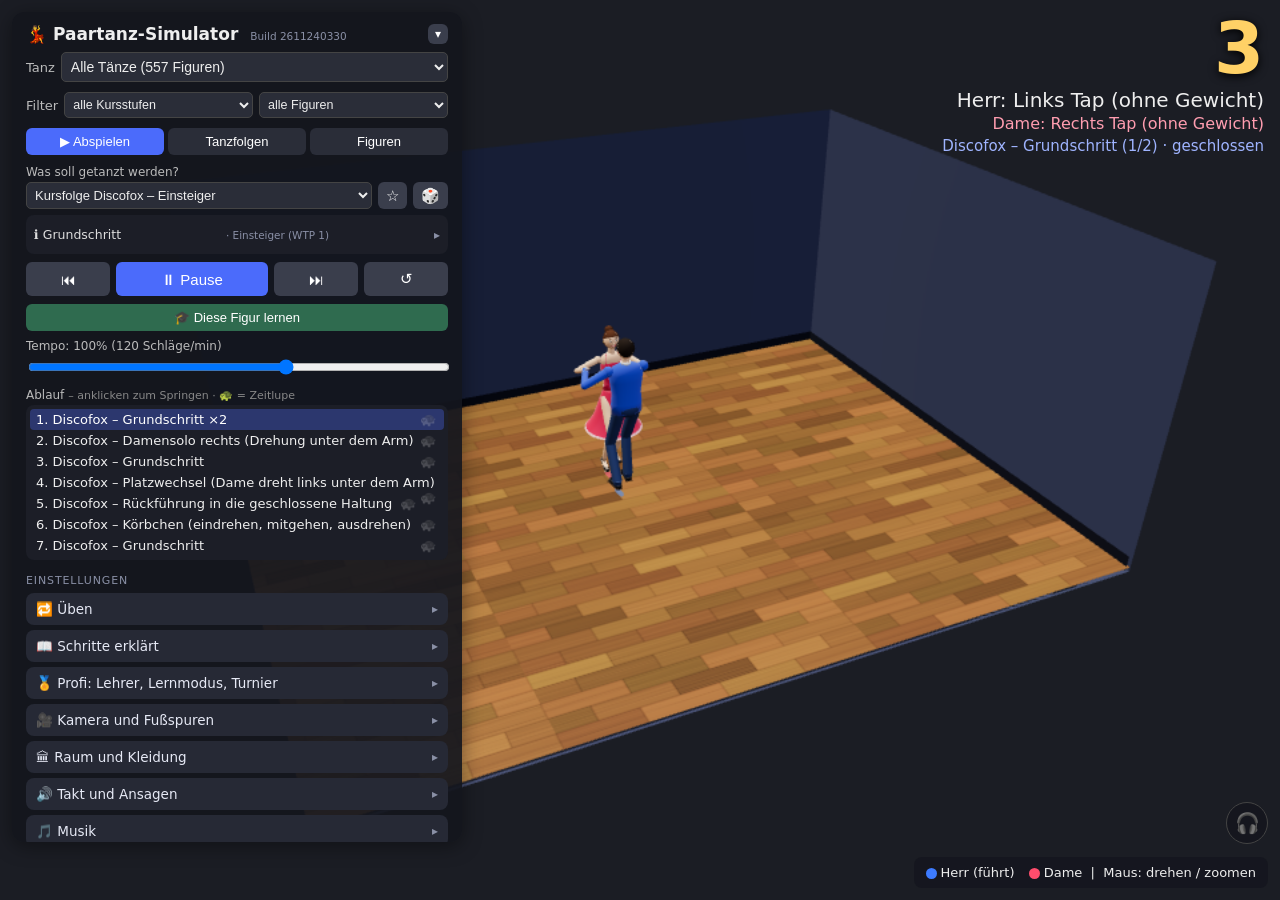
==== commit 94966a0f: "Discofox: Körbchen mit zwei Drehungen Co-Authored-By: Claude Opus 5.5 <noreply@anthropic.com>" ====
--- a/tanzsimulator.html
+++ b/tanzsimulator.html
@@ -8,7 +8,7 @@
 <meta name="theme-color" content="#1b1d24">
 <link rel="icon" href="icon-192.png">
 <link rel="apple-touch-icon" href="icon-192.png">
-<link rel="stylesheet" href="tanzsimulator.css?v=2611240300">
+<link rel="stylesheet" href="tanzsimulator.css?v=2611240330">
 </head>
 <body>
 <div id="ui">
@@ -264,36 +264,36 @@
   <span class="dot" style="background:#ff4d6d"></span>Dame &nbsp;|&nbsp; Maus: drehen / zoomen</div>
 
 <!-- Figuren-Bibliothek und Schritt-Engine (normale Skripte, damit die Seite auch direkt von der Festplatte läuft) -->
-<script src="js/basis.js?v=2611240300"></script>
-<script src="figuren/standard.js?v=2611240300"></script>
-<script src="figuren/latein.js?v=2611240300"></script>
-<script src="figuren/gesellschaft.js?v=2611240300"></script>
-<script src="figuren/karibik.js?v=2611240300"></script>
-<script src="figuren/weitere.js?v=2611240300"></script>
-<script src="figuren/mehr.js?v=2611240300"></script>
-<script src="figuren/wtp.js?v=2611240300"></script>
-<script src="figuren/neu.js?v=2611240300"></script>
-<script src="figuren/kurs.js?v=2611240300"></script>
-<script src="figuren/profi.js?v=2611240300"></script>
-<script src="figuren/belegt.js?v=2611240300"></script>
-<script src="figuren/folgen.js?v=2611240300"></script>
-<script src="figuren/info.js?v=2611240300"></script>
-<script src="figuren/lehrplan.js?v=2611240300"></script>
-<script src="figuren/quellen.js?v=2611240300"></script>
-<script src="figuren/arme.js?v=2611240300"></script>
-<script src="figuren/syllabus.js?v=2611240300"></script>
-<script src="js/speicher.js?v=2611240300"></script>
-<script src="js/engine.js?v=2611240300"></script>
-<script src="js/figurdaten.js?v=2611240300"></script>
-<script src="js/technik.js?v=2611240300"></script>
-<script src="lib/three.js?v=2611240300"></script>
-<script src="lib/OrbitControls.js?v=2611240300"></script>
-<script src="lib/Reflector.js?v=2611240300"></script>
-<script src="js/szene.js?v=2611240300"></script>
-<script src="js/app.js?v=2611240300"></script>
-<script src="js/lernen.js?v=2611240300"></script>
-<script src="js/profi.js?v=2611240300"></script>
-<script src="js/stream.js?v=2611240300"></script>
-<script src="js/editor.js?v=2611240300"></script>
+<script src="js/basis.js?v=2611240330"></script>
+<script src="figuren/standard.js?v=2611240330"></script>
+<script src="figuren/latein.js?v=2611240330"></script>
+<script src="figuren/gesellschaft.js?v=2611240330"></script>
+<script src="figuren/karibik.js?v=2611240330"></script>
+<script src="figuren/weitere.js?v=2611240330"></script>
+<script src="figuren/mehr.js?v=2611240330"></script>
+<script src="figuren/wtp.js?v=2611240330"></script>
+<script src="figuren/neu.js?v=2611240330"></script>
+<script src="figuren/kurs.js?v=2611240330"></script>
+<script src="figuren/profi.js?v=2611240330"></script>
+<script src="figuren/belegt.js?v=2611240330"></script>
+<script src="figuren/folgen.js?v=2611240330"></script>
+<script src="figuren/info.js?v=2611240330"></script>
+<script src="figuren/lehrplan.js?v=2611240330"></script>
+<script src="figuren/quellen.js?v=2611240330"></script>
+<script src="figuren/arme.js?v=2611240330"></script>
+<script src="figuren/syllabus.js?v=2611240330"></script>
+<script src="js/speicher.js?v=2611240330"></script>
+<script src="js/engine.js?v=2611240330"></script>
+<script src="js/figurdaten.js?v=2611240330"></script>
+<script src="js/technik.js?v=2611240330"></script>
+<script src="lib/three.js?v=2611240330"></script>
+<script src="lib/OrbitControls.js?v=2611240330"></script>
+<script src="lib/Reflector.js?v=2611240330"></script>
+<script src="js/szene.js?v=2611240330"></script>
+<script src="js/app.js?v=2611240330"></script>
+<script src="js/lernen.js?v=2611240330"></script>
+<script src="js/profi.js?v=2611240330"></script>
+<script src="js/stream.js?v=2611240330"></script>
+<script src="js/editor.js?v=2611240330"></script>
 </body>
 </html>
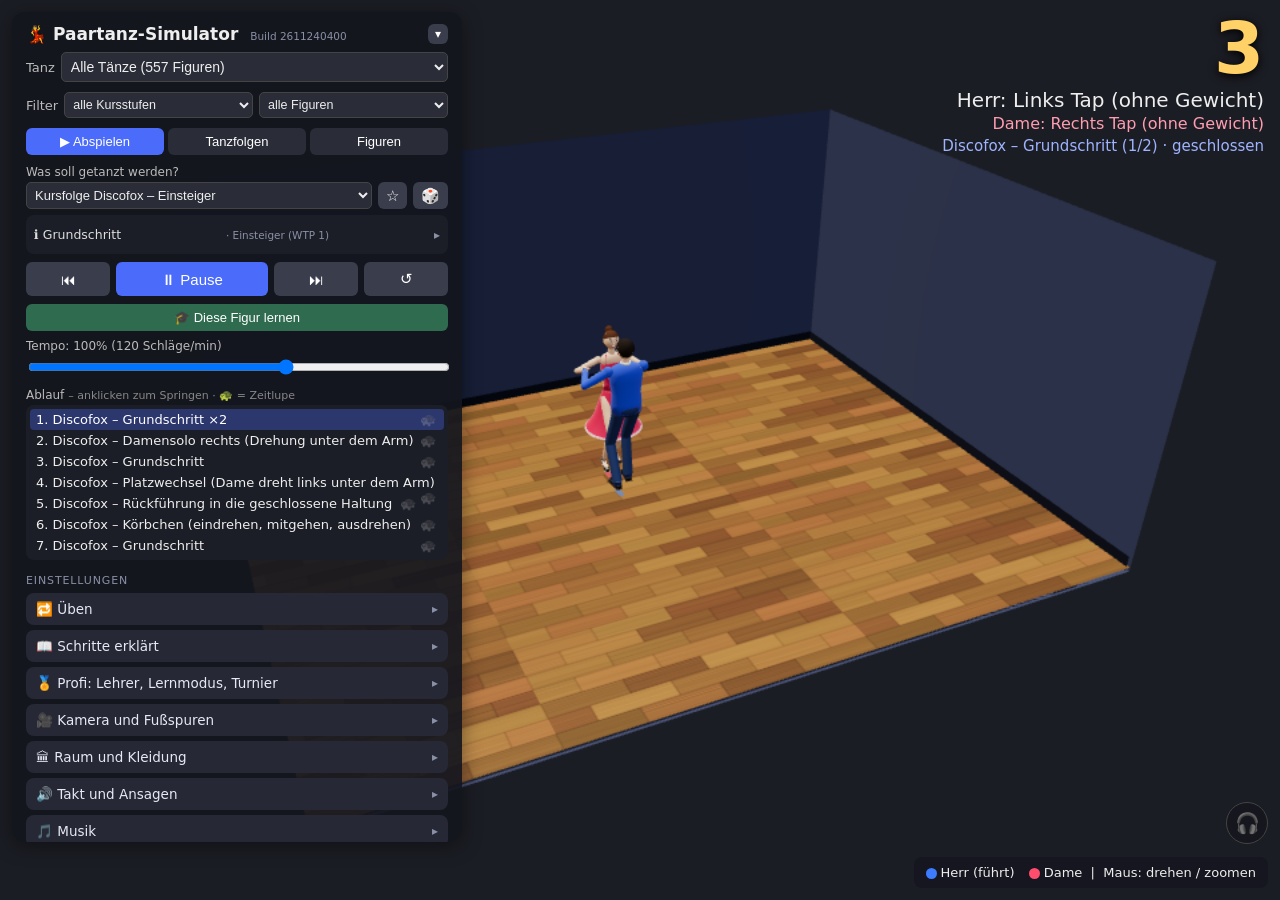
==== commit 35952fc5: "An der Wand entlang in Tanzrichtung: Start an der langen Seite mit Blick zur Wand, Raumlenkung gegen" ====
--- a/tanzsimulator.html
+++ b/tanzsimulator.html
@@ -8,7 +8,7 @@
 <meta name="theme-color" content="#1b1d24">
 <link rel="icon" href="icon-192.png">
 <link rel="apple-touch-icon" href="icon-192.png">
-<link rel="stylesheet" href="tanzsimulator.css?v=2611240330">
+<link rel="stylesheet" href="tanzsimulator.css?v=2611240400">
 </head>
 <body>
 <div id="ui">
@@ -81,6 +81,9 @@
         <div style="flex:3"><label>Tanzfläche</label><select id="room" class="full"><option value="5x4">klein (5 × 4 m)</option><option value="8x6" selected>mittel (8 × 6 m)</option><option value="12x9">groß (12 × 9 m)</option></select></div>
         <div style="flex:2"><label>Paare</label><select id="pairsN" class="full" title="Weitere Paare tanzen dieselbe Folge an anderer Stelle"><option value="1">1 Paar</option><option value="2">2 Paare</option><option value="3">3 Paare</option></select></div>
       </div>
+      <div class="chk"><input type="checkbox" id="wandOn" checked><span>An der Wand entlang in Tanzrichtung (Walzer, Tango, Slowfox, Quickstep, Foxtrott …)</span></div>
+      <label>Start des Herrn</label>
+      <select id="wandStart" class="full" title="Wo der Herr am Anfang hinschaut; das Paar beginnt an der langen Seite der Fläche"><option value="W">mit Blick zur Wand</option><option value="DW">diagonal zur Wand</option><option value="LOD">in Tanzrichtung</option></select>
       <label>Kleidung</label>
       <select id="outfit" class="full"><option value="auto">passend zum Tanz</option><option value="standard">Standard: Anzug und langes Ballkleid</option><option value="latein">Latein: Hemd und kurzes Kleid</option><option value="freizeit">Freizeit: Hemd, Jeans und Sommerkleid</option></select>
       <div class="row" style="align-items:center;font-size:12px;color:#bbb">
@@ -264,36 +267,36 @@
   <span class="dot" style="background:#ff4d6d"></span>Dame &nbsp;|&nbsp; Maus: drehen / zoomen</div>
 
 <!-- Figuren-Bibliothek und Schritt-Engine (normale Skripte, damit die Seite auch direkt von der Festplatte läuft) -->
-<script src="js/basis.js?v=2611240330"></script>
-<script src="figuren/standard.js?v=2611240330"></script>
-<script src="figuren/latein.js?v=2611240330"></script>
-<script src="figuren/gesellschaft.js?v=2611240330"></script>
-<script src="figuren/karibik.js?v=2611240330"></script>
-<script src="figuren/weitere.js?v=2611240330"></script>
-<script src="figuren/mehr.js?v=2611240330"></script>
-<script src="figuren/wtp.js?v=2611240330"></script>
-<script src="figuren/neu.js?v=2611240330"></script>
-<script src="figuren/kurs.js?v=2611240330"></script>
-<script src="figuren/profi.js?v=2611240330"></script>
-<script src="figuren/belegt.js?v=2611240330"></script>
-<script src="figuren/folgen.js?v=2611240330"></script>
-<script src="figuren/info.js?v=2611240330"></script>
-<script src="figuren/lehrplan.js?v=2611240330"></script>
-<script src="figuren/quellen.js?v=2611240330"></script>
-<script src="figuren/arme.js?v=2611240330"></script>
-<script src="figuren/syllabus.js?v=2611240330"></script>
-<script src="js/speicher.js?v=2611240330"></script>
-<script src="js/engine.js?v=2611240330"></script>
-<script src="js/figurdaten.js?v=2611240330"></script>
-<script src="js/technik.js?v=2611240330"></script>
-<script src="lib/three.js?v=2611240330"></script>
-<script src="lib/OrbitControls.js?v=2611240330"></script>
-<script src="lib/Reflector.js?v=2611240330"></script>
-<script src="js/szene.js?v=2611240330"></script>
-<script src="js/app.js?v=2611240330"></script>
-<script src="js/lernen.js?v=2611240330"></script>
-<script src="js/profi.js?v=2611240330"></script>
-<script src="js/stream.js?v=2611240330"></script>
-<script src="js/editor.js?v=2611240330"></script>
+<script src="js/basis.js?v=2611240400"></script>
+<script src="figuren/standard.js?v=2611240400"></script>
+<script src="figuren/latein.js?v=2611240400"></script>
+<script src="figuren/gesellschaft.js?v=2611240400"></script>
+<script src="figuren/karibik.js?v=2611240400"></script>
+<script src="figuren/weitere.js?v=2611240400"></script>
+<script src="figuren/mehr.js?v=2611240400"></script>
+<script src="figuren/wtp.js?v=2611240400"></script>
+<script src="figuren/neu.js?v=2611240400"></script>
+<script src="figuren/kurs.js?v=2611240400"></script>
+<script src="figuren/profi.js?v=2611240400"></script>
+<script src="figuren/belegt.js?v=2611240400"></script>
+<script src="figuren/folgen.js?v=2611240400"></script>
+<script src="figuren/info.js?v=2611240400"></script>
+<script src="figuren/lehrplan.js?v=2611240400"></script>
+<script src="figuren/quellen.js?v=2611240400"></script>
+<script src="figuren/arme.js?v=2611240400"></script>
+<script src="figuren/syllabus.js?v=2611240400"></script>
+<script src="js/speicher.js?v=2611240400"></script>
+<script src="js/engine.js?v=2611240400"></script>
+<script src="js/figurdaten.js?v=2611240400"></script>
+<script src="js/technik.js?v=2611240400"></script>
+<script src="lib/three.js?v=2611240400"></script>
+<script src="lib/OrbitControls.js?v=2611240400"></script>
+<script src="lib/Reflector.js?v=2611240400"></script>
+<script src="js/szene.js?v=2611240400"></script>
+<script src="js/app.js?v=2611240400"></script>
+<script src="js/lernen.js?v=2611240400"></script>
+<script src="js/profi.js?v=2611240400"></script>
+<script src="js/stream.js?v=2611240400"></script>
+<script src="js/editor.js?v=2611240400"></script>
 </body>
 </html>
